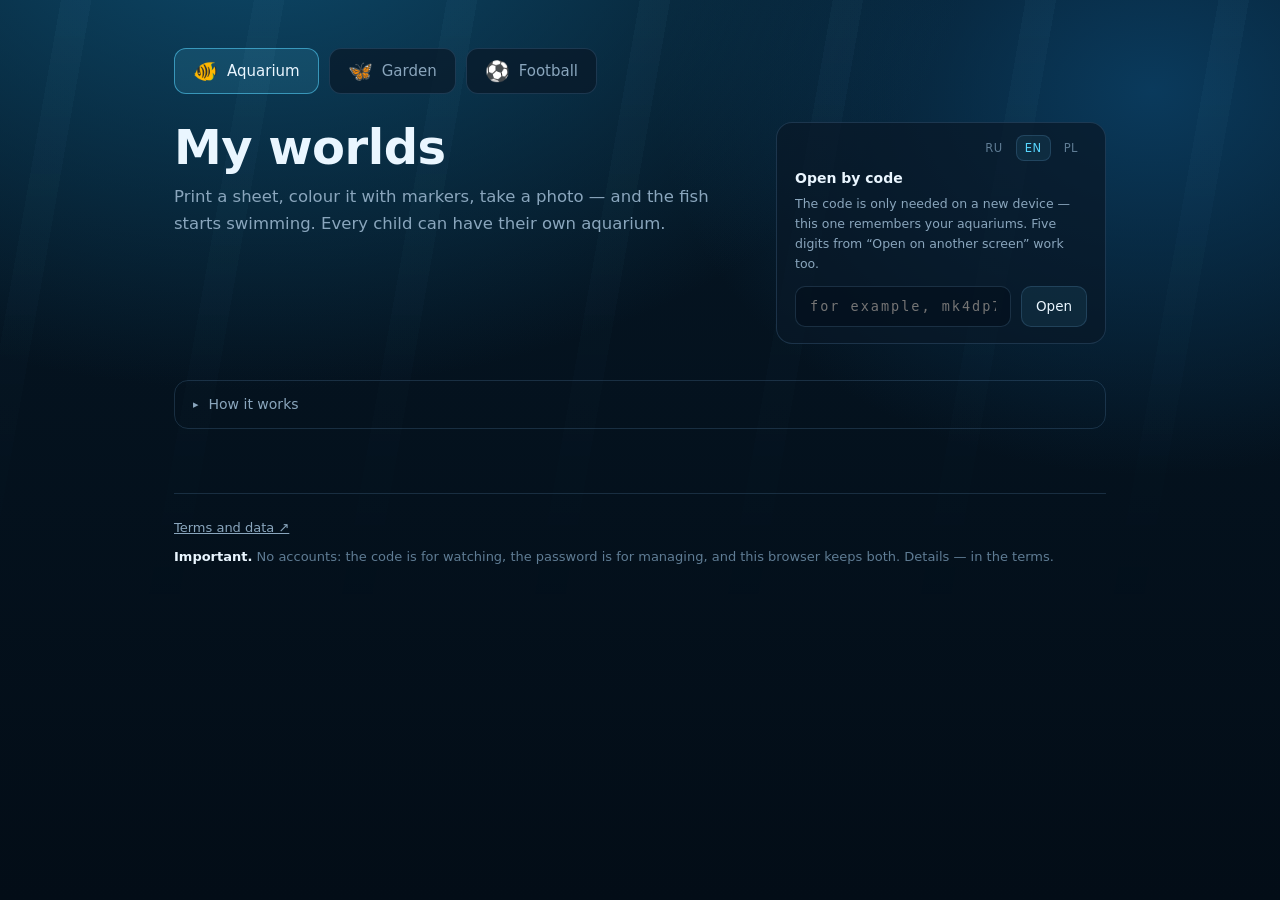
==== index.html @ 3f916c61 "Три мира: аквариум, сад с насекомыми, футбол с лицом ребёнка Мир выбирается на главной и живёт в met" ====
<!doctype html>
<html lang="ru">
<head>
<meta charset="utf-8">
<meta name="viewport" content="width=device-width, initial-scale=1">
<title data-t="home.title">Мои аквариумы</title>
<style>
  :root {
    --ink: #eaf6ff;
    --muted: #8aa6bd;
    --dim: #5f7c94;
    --card: rgba(9, 24, 40, 0.72);
    --line: rgba(140, 200, 255, 0.16);
    --accent: #58d6ff;
  }
  * { box-sizing: border-box; }
  html, body { margin: 0; }
  body {
    min-height: 100vh;
    background:
      radial-gradient(1200px 800px at 20% -10%, #0d4a6b 0%, transparent 60%),
      radial-gradient(900px 700px at 90% 10%, #0a3a5c 0%, transparent 55%),
      linear-gradient(180deg, #051624 0%, #030d17 100%);
    background-attachment: fixed;
    color: var(--ink);
    font: 15px/1.6 "Segoe UI", system-ui, -apple-system, sans-serif;
  }
  body::before {
    content: "";
    position: fixed; inset: 0; pointer-events: none;
    background: repeating-linear-gradient(
      100deg, transparent 0 60px,
      rgba(140, 220, 255, 0.035) 60px 90px,
      transparent 90px 190px);
    mask-image: linear-gradient(180deg, #000 0%, transparent 70%);
    -webkit-mask-image: linear-gradient(180deg, #000 0%, transparent 70%);
    animation: drift 22s ease-in-out infinite alternate;
  }
  @keyframes drift { from { transform: translateX(-30px); } to { transform: translateX(30px); } }

  .wrap { max-width: 980px; margin: 0 auto; padding: 48px 24px 80px; position: relative; }

  /* Переключатель миров — самый верх страницы: он решает, что именно
     создастся по «+» и про какой мир рассказывает инструкция ниже. */
  .worlds { display: flex; gap: 10px; margin: 0 0 28px; flex-wrap: wrap; }
  .worlds button {
    appearance: none; cursor: pointer; font: inherit; font-size: 15px;
    display: flex; align-items: center; gap: 9px; padding: 10px 18px;
    border: 1px solid var(--line); border-radius: 12px;
    background: var(--card); color: var(--muted);
    transition: color .15s, background .15s, border-color .15s, transform .15s;
  }
  .worlds button:hover { color: var(--ink); transform: translateY(-1px); }
  .worlds button .wico { font-size: 20px; line-height: 1; }
  .worlds button[aria-pressed="true"] {
    color: var(--ink); border-color: rgba(88, 214, 255, .55);
    background: rgba(88, 214, 255, .12);
  }

  .head {
    display: flex; align-items: flex-start; gap: 24px; flex-wrap: wrap;
    margin-bottom: 36px;
  }
  header { flex: 1 1 340px; }

  /* Инструкция-разворот: свёрнутая — тихая строка, раскрытая — четыре шага
     и витрина. Новичку открыта сама, остальным не мешает. */
  .how {
    margin: 0 0 32px;
    border: 1px solid var(--line); border-radius: 14px;
  }
  .how summary {
    list-style: none; cursor: pointer; user-select: none;
    display: flex; align-items: center; gap: 10px;
    padding: 12px 18px; font-size: 14px; color: var(--muted);
    transition: color .15s;
  }
  .how summary::-webkit-details-marker { display: none; }
  .how summary:hover { color: var(--ink); }
  .how .chev { font-size: 11px; transition: transform .15s; }
  .how[open] .chev { transform: rotate(90deg); }
  .how .howbody { padding: 4px 18px 18px; }
  .hsteps {
    list-style: none; counter-reset: step; margin: 0 0 14px; padding: 0;
    display: grid; grid-template-columns: repeat(auto-fit, minmax(160px, 1fr));
    gap: 12px;
  }
  .hsteps li {
    counter-increment: step; position: relative;
    display: flex; flex-direction: column; gap: 8px;
    background: var(--card); border: 1px solid var(--line); border-radius: 14px;
    padding: 14px 16px 15px; font-size: 14px;
  }
  .hsteps li::before {
    content: counter(step);
    position: absolute; top: 10px; right: 13px;
    font-size: 12px; color: var(--dim);
  }
  .hsteps .ico { font-size: 24px; line-height: 1; }
  .how .demo { max-width: 340px; }
  h1 { margin: 0 0 12px; font-size: clamp(30px, 5vw, 48px); line-height: 1.05; font-weight: 650; letter-spacing: -0.5px; }
  header p { margin: 0; color: var(--muted); font-size: 16.5px; max-width: 620px; }

  .tanks { display: grid; grid-template-columns: repeat(auto-fill, minmax(280px, 1fr)); gap: 18px; margin-bottom: 32px; }

  .tank {
    background: var(--card); border: 1px solid var(--line); border-radius: 18px;
    overflow: hidden; backdrop-filter: blur(12px); -webkit-backdrop-filter: blur(12px);
    display: flex; flex-direction: column;
    color: var(--ink); text-decoration: none;
    transition: transform .2s cubic-bezier(.2,.7,.2,1), border-color .2s, box-shadow .2s;
  }
  /* display: flex сильнее браузерного [hidden]: без этого правила скрытая
     карточка витрины (демо не настроено) всё равно торчала бы пустой рамкой. */
  .tank[hidden] { display: none; }
  .tank:hover { transform: translateY(-3px); border-color: rgba(88,214,255,.45); box-shadow: 0 20px 54px rgba(0,20,40,.5); }

  /* Окошко в аквариум. Снимок делает сама сцена, когда там что-то меняется;
     пока его нет — показываем фон аквариума, он известен всегда. */
  .tank .shot {
    position: relative; aspect-ratio: 16 / 9; background: #0a1c2b;
    display: block; overflow: hidden;
  }
  .tank .shot img { width: 100%; height: 100%; object-fit: cover; display: block; }
  .tank .shot .veil {
    position: absolute; inset: 0; pointer-events: none;
    background: linear-gradient(180deg, transparent 45%, rgba(6,18,30,.85) 100%);
  }
  /* Заглушка, пока ни снимка, ни фона: аквариум пустой и ещё не открывался */
  .tank .shot .none {
    position: absolute; inset: 0; display: grid; place-content: center; gap: 6px;
    color: var(--dim); font-size: 13px; text-align: center;
  }
  .tank .shot .none .big { font-size: 30px; line-height: 1; }
  .tank .shot .fade { opacity: 0; transition: opacity .35s }
  .tank .shot .fade.on { opacity: 1 }

  .tank .body { padding: 16px 18px 18px; display: flex; flex-direction: column; gap: 3px; }
  .tank h2 { margin: 0; font-size: 18px; font-weight: 620; letter-spacing: -.2px; }
  .tank .meta { color: var(--muted); font-size: 13px; }
  .tank .meta code {
    color: var(--dim); font-family: ui-monospace, "Cascadia Code", Consolas, monospace;
    font-size: 12px; letter-spacing: .5px;
  }

  /* Удаление — крестик в углу картинки, как у плиток фона в админке:
     в ряду кнопок он занимал место и притягивал взгляд сильнее «Открыть».
     Виден всегда, только приглушённо: на телефоне наведения нет, и всплывающий
     по нему крестик стоил бы лишнего тапа — первый показывал бы кнопку,
     и только второй открывал аквариум. */
  .tank .kill {
    position: absolute; top: 10px; right: 10px; z-index: 1;
    width: 28px; height: 28px; border-radius: 50%; padding: 0;
    border: 1px solid rgba(140,200,255,.25); background: rgba(4,16,28,.72);
    color: var(--muted); font-size: 15px; line-height: 1; cursor: pointer;
    display: grid; place-content: center; opacity: .5;
    backdrop-filter: blur(4px); transition: opacity .15s, background .15s, color .15s;
  }
  .tank:hover .kill, .tank .kill:focus-visible { opacity: 1 }
  .tank .kill:hover { background: #4a1d24; color: #ff9aa6; border-color: #7a2b36 }

  /* Кнопка-«таблетка» — «Открыть» у поля ввода кода. */
  .btn {
    appearance: none; cursor: pointer; font: inherit; font-size: 13.5px;
    text-align: center; text-decoration: none; display: inline-block;
    border: 1px solid var(--line); border-radius: 10px; padding: 8px 14px;
    background: rgba(88, 214, 255, .08); color: var(--ink);
    transition: background .15s, border-color .15s, color .15s;
  }
  .btn:hover { background: rgba(88, 214, 255, .18); border-color: rgba(140, 200, 255, .45); }

  .newtank {
    border: 1.5px dashed var(--line); border-radius: 18px;
    display: grid; place-content: center; gap: 6px; text-align: center;
    color: var(--muted); cursor: pointer; background: transparent;
    font: inherit; padding: 34px 20px; min-height: 200px;
    transition: border-color .15s, color .15s;
  }
  .newtank:hover { border-color: var(--accent); color: var(--accent); }
  .newtank .plus { font-size: 30px; line-height: 1; }

  .empty { color: var(--muted); padding: 10px 0 26px; }

  .bycode {
    flex: 0 1 330px;
    background: var(--card); border: 1px solid var(--line); border-radius: 16px;
    padding: 16px 18px;
  }
  /* На узком экране карточка съезжает под заголовок и стоит одна на строке:
     330 px посреди пустой ширины выглядят обрезком, поэтому там она
     растягивается во всю полосу — как карточки аквариумов под ней. */
  @media (max-width: 760px) {
    .bycode { flex-basis: 100%; }
  }
  .langrow { display: flex; justify-content: flex-end; margin: -4px 0 6px; }
  .langpick { display: inline-flex; gap: 4px; }
  .langpick button {
    appearance: none; cursor: pointer; font: inherit; font-size: 11.5px; letter-spacing: .5px;
    padding: 3px 8px; border-radius: 8px; border: 1px solid transparent;
    background: transparent; color: var(--dim);
    transition: color .15s, background .15s, border-color .15s;
  }
  .langpick button:hover { color: var(--ink); }
  .langpick button[aria-pressed="true"] {
    color: var(--accent); border-color: var(--line); background: rgba(88,214,255,.08);
  }

  .bycode h3 { margin: 0 0 4px; font-size: 14px; font-weight: 600; }
  .bycode p { margin: 0 0 12px; color: var(--muted); font-size: 12.5px; }
  .bycode form { display: flex; gap: 10px; flex-wrap: wrap; }
  .bycode input {
    flex: 1; min-width: 150px; font: inherit; font-size: 13.5px;
    letter-spacing: 2px; font-family: ui-monospace, Consolas, monospace;
    background: rgba(4,16,28,.6); color: var(--ink);
    border: 1px solid var(--line); border-radius: 10px; padding: 9px 14px;
  }
  .bycode input:focus { outline: none; border-color: var(--accent); }

  footer { padding-top: 24px; border-top: 1px solid var(--line); color: var(--dim); font-size: 13px; }
  footer a { color: var(--muted); }
  footer code {
    background: rgba(140,200,255,.08); border: 1px solid var(--line);
    border-radius: 5px; padding: 2px 7px; color: var(--muted);
    font-family: ui-monospace, Consolas, monospace; font-size: 12.5px;
  }
</style>
</head>
<body>
<div class="wrap">

  <!-- Кнопки рисует скрипт: миры описаны одним списком WORLDS вместе
       со значками карточек и шагов инструкции. -->
  <div class="worlds" id="worlds" role="group"></div>

  <div class="head">
    <header>
      <h1 data-t="home.title">Мои миры</h1>
      <!-- Подводка зависит от выбранного мира, поэтому без data-t:
           текст ставит applyWorld(), и он же слушает смену языка. -->
      <p id="lead"></p>
    </header>

    <!-- Ввод кода стоит рядом с заголовком: с пином это первое действие
         телевизора, и внизу страницы его искали дольше всего. -->
    <div class="bycode">
      <div class="langrow"><span id="lang"></span></div>
      <h3 data-t="home.bycode.title"></h3>
      <p data-t="home.bycode.hint"></p>
      <form id="code-form">
        <input id="code" data-t-ph="home.bycode.placeholder" autocomplete="off" spellcheck="false" maxlength="10">
        <button class="btn" type="submit" data-t="home.bycode.open"></button>
      </form>
    </div>
  </div>

  <!-- Инструкция читается один раз, а места просит много, поэтому живёт
       в развороте: новичку без аквариумов открыта сама, дальше — строка,
       которую всегда можно раскрыть заново. -->
  <details class="how" id="how">
    <summary><span class="chev">▸</span><span data-t="home.how.title"></span></summary>
    <div class="howbody">
      <!-- Большой экран — вторым шагом: сначала настроить сцену, а потом
           творить, и рыбка появится на телевизоре прямо на глазах. -->
      <!-- Первый шаг зависит от мира (значок и текст ставит applyWorld),
           остальные четыре общие для всех миров. -->
      <ol class="hsteps">
        <li><span class="ico" id="step0-ico">🌊</span><span id="step0-text"></span></li>
        <li><span class="ico">📺</span><span data-t="home.how.s4"></span></li>
        <li><span class="ico">🖨️</span><span data-t="home.how.s1"></span></li>
        <li><span class="ico">🖍️</span><span data-t="home.how.s2"></span></li>
        <li><span class="ico">📷</span><span data-t="home.how.s3"></span></li>
      </ol>
      <!-- Витрина — карточка с живым кадром, а не таблетка: это главный путь
           новичка к «вау», и бледной кнопкой он терялся даже рядом с пустым «+». -->
      <a class="tank demo" id="demo" hidden>
        <div class="shot"><div class="veil"></div></div>
        <div class="body">
          <h2 data-t="home.how.demo"></h2>
          <div class="meta" data-t="home.how.demo.sub"></div>
        </div>
      </a>
    </div>
  </details>

  <div class="empty" id="empty" data-t="home.empty" hidden></div>
  <div class="tanks" id="tanks"></div>

  <footer>
    <p style="margin:0 0 8px"><a href="/terms.html" data-t="home.terms"></a></p>
    <p style="margin:0"><b style="color:var(--ink)" data-t="home.footer.important"></b><span data-t="home.footer.text"></span></p>
  </footer>

</div>

<script src="/assets/i18n.js"></script>
<script src="/assets/modal.js"></script>
<script src="/assets/tank.js"></script>
<script>
(function () {
  'use strict';

  var box = document.getElementById('tanks');
  var empty = document.getElementById('empty');

  // ── миры ──
  // Выбранный мир решает, что создаст «+», и про какой мир инструкция.
  // Карточки ниже показывают все пространства сразу, независимо от вкладки.
  var WORLD_KEY = 'aqua.world';
  var WORLDS = [
    { key: 'aquarium', ico: '🐠', step0: '🌊', empty: '🫧' },
    { key: 'garden',   ico: '🦋', step0: '🌱', empty: '🌼' },
    { key: 'football', ico: '⚽', step0: '⚽', empty: '🥅' }
  ];
  var COUNTERS = { aquarium: 'fish', garden: 'insects', football: 'players' };
  var world = 'aquarium';
  try {
    var savedWorld = localStorage.getItem(WORLD_KEY);
    if (WORLDS.some(function (w) { return w.key === savedWorld; })) world = savedWorld;
  } catch (e) { /* приватный режим */ }

  function worldMeta(key) {
    for (var i = 0; i < WORLDS.length; i++) if (WORLDS[i].key === key) return WORLDS[i];
    return WORLDS[0];
  }

  // Перевод с оглядкой на мир: сначала «ключ.мир», нет такого — базовый ключ
  // (он же аквариумный: у аквариума суффиксов в словаре нет).
  function wtFor(w, key, vars) {
    if (w && w !== 'aquarium') {
      var k2 = key + '.' + w;
      if (I18N.t(k2) !== k2) return I18N.t(k2, vars);
    }
    return I18N.t(key, vars);
  }
  function wt(key, vars) { return wtFor(world, key, vars); }

  function drawWorlds() {
    var host = document.getElementById('worlds');
    host.textContent = '';
    WORLDS.forEach(function (w) {
      var b = document.createElement('button');
      b.type = 'button';
      b.setAttribute('aria-pressed', String(w.key === world));
      var ico = document.createElement('span');
      ico.className = 'wico';
      ico.textContent = w.ico;
      var label = document.createElement('span');
      label.textContent = I18N.t('world.' + w.key);
      b.appendChild(ico);
      b.appendChild(label);
      b.onclick = function () {
        if (world === w.key) return;
        world = w.key;
        try { localStorage.setItem(WORLD_KEY, world); } catch (e) { /* приватный режим */ }
        drawWorlds();
        applyWorld();
        render();          // подпись на плитке «+» тоже зависит от мира
      };
      host.appendChild(b);
    });
  }

  function applyWorld() {
    var w = worldMeta(world);
    document.getElementById('lead').textContent = wt('home.lead');
    document.getElementById('step0-ico').textContent = w.step0;
    document.getElementById('step0-text').textContent = wt('home.how.s0');
    // Витрина — живой аквариум; на вкладках других миров она сбивала бы с толку.
    document.getElementById('demo').hidden = world !== 'aquarium' || !demoReady;
  }

  I18N.mount(document.getElementById('lang'));
  document.title = I18N.t('home.title');
  // Смена языка перерисовывает карточки: в них счётчик обитателей и подписи.
  addEventListener('aqua:lang', function () {
    document.title = I18N.t('home.title');
    drawWorlds();
    applyWorld();
    render();
  });

  // Карточка целиком — ссылка в аквариум. Отдельных кнопок нет: «Открыть»
  // дублировало нажатие на саму карточку, а управление живёт в меню
  // аквариума, рядом с тем, чем управляют.
  function card(meta) {
    var w = worldMeta(meta.world);
    var el = document.createElement('a');
    el.className = 'tank';
    el.href = '/t/' + meta.id;
    el.innerHTML =
      '<div class="shot">' +
        '<div class="none"><span class="big"></span><span>' + I18N.t('home.card.empty') + '</span></div>' +
        '<div class="veil"></div>' +
        '<button class="kill" title="' + I18N.t('home.card.kill') + '">✕</button>' +
      '</div>' +
      '<div class="body">' +
        '<h2></h2>' +
        '<div class="meta"></div>' +
      '</div>';

    el.querySelector('.none .big').textContent = w.empty;
    el.querySelector('h2').textContent = meta.name;
    var m = el.querySelector('.meta');
    // Значок мира — прямо в строке под именем: карточки всех миров
    // лежат в одном списке, и без него их не отличить до открытия.
    m.textContent = w.ico + ' ' + countWord(meta) + ' · ';
    var code = document.createElement('code');
    code.textContent = meta.id;
    m.appendChild(code);

    var shot = el.querySelector('.shot');

    // Снимок сцены, а если его ещё не делали — хотя бы фон аквариума.
    // Появляется плавно: подстановка готовой картинки рывком выглядит дёшево.
    var pic = meta.preview || meta.backgroundUrl;
    if (pic) {
      // Заглушку убираем совсем: она лежит поверх картинки и иначе
      // просвечивала бы сквозь неё.
      shot.querySelector('.none').remove();
      var img = document.createElement('img');
      img.className = 'fade';
      img.alt = '';
      img.loading = 'lazy';
      img.onload = function () { img.classList.add('on'); };
      img.src = pic;
      shot.insertBefore(img, shot.firstChild);
    }

    el.querySelector('button.kill').onclick = function (e) {
      e.preventDefault();      // крестик лежит внутри ссылки на аквариум
      e.stopPropagation();
      // Два разных действия за одним крестиком. Аквариум, открытый по коду,
      // чужой: убрать его из своего списка человек вправе всегда, а удалить
      // насовсем — только с паролем. Раньше было одно «Удалить», и чужой
      // аквариум оставался в списке навсегда.
      Modal.choose({
        title: I18N.t('home.remove.title', { name: meta.name }),
        text: wtFor(meta.world, 'home.remove.text', {
          code: meta.id,
          what: meta.fishCount ? countWord(meta) : wtFor(meta.world, 'home.remove.whatEmpty')
        }),
        image: pic,
        caption: meta.name,
        buttons: [
          { label: I18N.t('home.remove.cancel'), value: null },
          { label: I18N.t('home.remove.forget'), value: 'forget' },
          { label: wtFor(meta.world, 'home.remove.delete'), value: 'delete', kind: 'danger' }
        ]
      }).then(function (what) {
        if (!what) return;
        if (what === 'forget') { Tank.forget(meta.id); render(); return; }

        // Удаление — под паролем. Если его тут не знают (открыли по коду
        // на чужом устройстве), спрашиваем и пробуем ещё раз.
        var kill = function () {
          return Tank.send('/api/t/' + meta.id, { method: 'DELETE', tank: meta.id });
        };
        kill().then(function (r) {
          if (r.ok) return true;
          if (r.status !== 401 && r.status !== 429) return false;
          return Tank.askPass(meta.id, {
            title: I18N.t('home.remove.pass.title', { name: meta.name }),
            text: wtFor(meta.world, 'home.remove.pass.text')
          }).then(function (got) {
            return got ? kill().then(function (r2) { return r2.ok; }) : false;
          });
        }, function () { return false; })
          .then(function (done) { if (done) { Tank.forget(meta.id); } render(); });
      });
    };
    return el;
  }

  // Счётчик обитателей: в аквариуме рыбки, в саду насекомые, на поле игроки.
  function countWord(meta) {
    var n = meta.fishCount;
    return n ? I18N.plural(n, COUNTERS[meta.world] || 'fish') : I18N.t('home.card.empty');
  }

  function newTankTile() {
    var b = document.createElement('button');
    b.className = 'newtank';
    b.innerHTML = '<span class="plus">+</span><span>' + wt('home.new') + '</span>';
    b.onclick = function () {
      // Мир фиксируем в момент клика: пока открыт диалог имени, вкладку
      // могли переключить, а создать должны то, на что нажимали.
      var w = world;
      Modal.prompt({
        title: wtFor(w, 'home.create.title'),
        text: I18N.t('home.create.text'),
        value: wtFor(w, 'home.create.value'),
        maxLength: 60,
        confirmLabel: I18N.t('home.create.ok')
      }).then(function (name) {
        if (name === null) return;
        b.disabled = true;
        return fetch('/api/tanks', {
          method: 'POST',
          headers: { 'Content-Type': 'application/json' },
          body: JSON.stringify({ name: name, world: w })
        })
          .then(function (r) { return r.json(); })
          .then(function (meta) {
            Tank.remember(meta.id);
            // Пароль сервер показывает один раз. На этом устройстве он
            // остаётся в браузере, так что переспрашивать его тут не будут —
            // а вот на телефоне или у второго родителя без него не обойтись.
            Tank.setPass(meta.id, meta.password);
            return Modal.alert({
              title: wtFor(w, 'home.created.title'),
              text: wtFor(w, 'home.created.text'),
              fields: [
                { label: wtFor(w, 'home.created.code'), value: meta.id },
                { label: I18N.t('home.created.pass'), value: meta.password }
              ],
              okLabel: wtFor(w, 'home.created.ok')
            }).then(function () { location.href = '/t/' + meta.id; });
          })
          .catch(function () {
            b.disabled = false;
            Modal.alert({
              title: I18N.t('home.create.fail.title'),
              text: I18N.t('home.create.fail.text')
            });
          });
      });
    };
    return b;
  }

  // Демо-аквариум: сервер отдаёт код, если хозяин настроил AQUA_DEMO_TANK.
  // Это самый короткий путь к «вау»: живой аквариум до того, как человек
  // хоть что-то завёл. Ссылка с ?demo — чтобы витрина не прописалась
  // в списке своих.
  var demoAsked = false;
  var demoReady = false;
  var howTouched = false;
  var HOW_KEY = 'aqua.howOpen';

  // Свернул или развернул руками — запоминаем, чтобы инструкция не
  // раскрывалась заново на каждой загрузке. Слушаем клик, а не toggle:
  // toggle приходит и от программного открытия, и запомнил бы его тоже.
  // Клик срабатывает до переключения, поэтому состояние читаем тактом позже.
  document.querySelector('#how summary').addEventListener('click', function () {
    var how = document.getElementById('how');
    setTimeout(function () {
      try { localStorage.setItem(HOW_KEY, how.open ? '1' : '0'); } catch (e) { /* приватный режим */ }
    }, 0);
  });

  function askDemo() {
    if (demoAsked) return;
    demoAsked = true;
    fetch('/api/demo')
      .then(function (r) { return r.ok ? r.json() : null; })
      .then(function (d) {
        if (!d || !Tank.isValidId(d.id)) return;
        var a = document.getElementById('demo');
        a.href = '/t/' + d.id + '?demo';
        // Кадр витрины — как у карточек аквариумов: снимок сцены,
        // а пока его нет — хотя бы фон.
        return fetch('/api/t/' + d.id + '/meta')
          .then(function (r) { return r.ok ? r.json() : null; })
          .catch(function () { return null; })
          .then(function (meta) {
            var pic = meta && (meta.preview || meta.backgroundUrl);
            if (pic) {
              var img = document.createElement('img');
              img.className = 'fade';
              img.alt = '';
              img.loading = 'lazy';
              img.onload = function () { img.classList.add('on'); };
              img.src = pic;
              var shot = a.querySelector('.shot');
              shot.insertBefore(img, shot.firstChild);
            }
            demoReady = true;
            a.hidden = world !== 'aquarium';
          });
      })
      .catch(function () { /* демо не настроено — блок живёт без карточки */ });
  }

  function render() {
    var ids = Tank.known();
    box.textContent = '';
    empty.hidden = ids.length > 0;

    // Инструкция раскрыта только новичку — у кого есть свой аквариум, тот
    // дорогу знает. Ручной выбор сильнее умолчания и переживает перезагрузку.
    // Ставим один раз: перерисовка (смена языка, удаление) не должна
    // захлопывать разворот, открытый руками.
    if (!howTouched) {
      howTouched = true;
      var saved = null;
      try { saved = localStorage.getItem(HOW_KEY); } catch (e) { /* приватный режим */ }
      document.getElementById('how').open = saved !== null ? saved === '1' : ids.length === 0;
    }
    askDemo();

    // Каждый аквариум спрашиваем отдельно: их немного, а батч-ручка ради
    // десятка запросов не окупается.
    Promise.all(ids.map(function (id) {
      return fetch('/api/t/' + id + '/meta')
        .then(function (r) { return r.ok ? r.json() : null; })
        .catch(function () { return null; });
    })).then(function (metas) {
      metas.forEach(function (meta, i) {
        // Аквариума нет на сервере — тихо убираем из списка, чтобы призраки
        // не копились после удалений с другого устройства.
        if (!meta) { Tank.forget(ids[i]); return; }
        box.appendChild(card(meta));
      });
      box.appendChild(newTankTile());
      empty.hidden = box.children.length > 1;
    });
  }

  document.getElementById('code-form').onsubmit = function (e) {
    e.preventDefault();
    var v = document.getElementById('code').value.trim().toLowerCase().replace(/\s+/g, '');

    // Пять цифр — временный код с телефона («Код для телевизора»),
    // десять знаков — постоянный код аквариума. Форматы не пересекаются,
    // поэтому поле одно на оба.
    if (/^\d{5}$/.test(v)) {
      fetch('/api/pin/' + v)
        .then(function (r) { return r.ok ? r.json() : Promise.reject(r.status); })
        // ?tv: по пину открывают экран-витрину (телевизор), меню там само
        // не выскакивает — этим экраном любуются, а управляют с телефона.
        .then(function (d) { location.href = '/t/' + d.id + '?tv'; })
        .catch(function (status) {
          var many = status === 429;
          Modal.alert({
            title: I18N.t(many ? 'home.pin.many.title' : 'home.pin.bad.title'),
            text: I18N.t(many ? 'home.pin.many.text' : 'home.pin.bad.text')
          });
        });
      return;
    }

    if (!Tank.isValidId(v)) {
      Modal.alert({
        title: I18N.t('home.badcode.title'),
        text: I18N.t('home.badcode.text')
      });
      return;
    }
    location.href = '/t/' + v;
  };

  drawWorlds();
  applyWorld();
  render();
})();
</script>
</body>
</html>
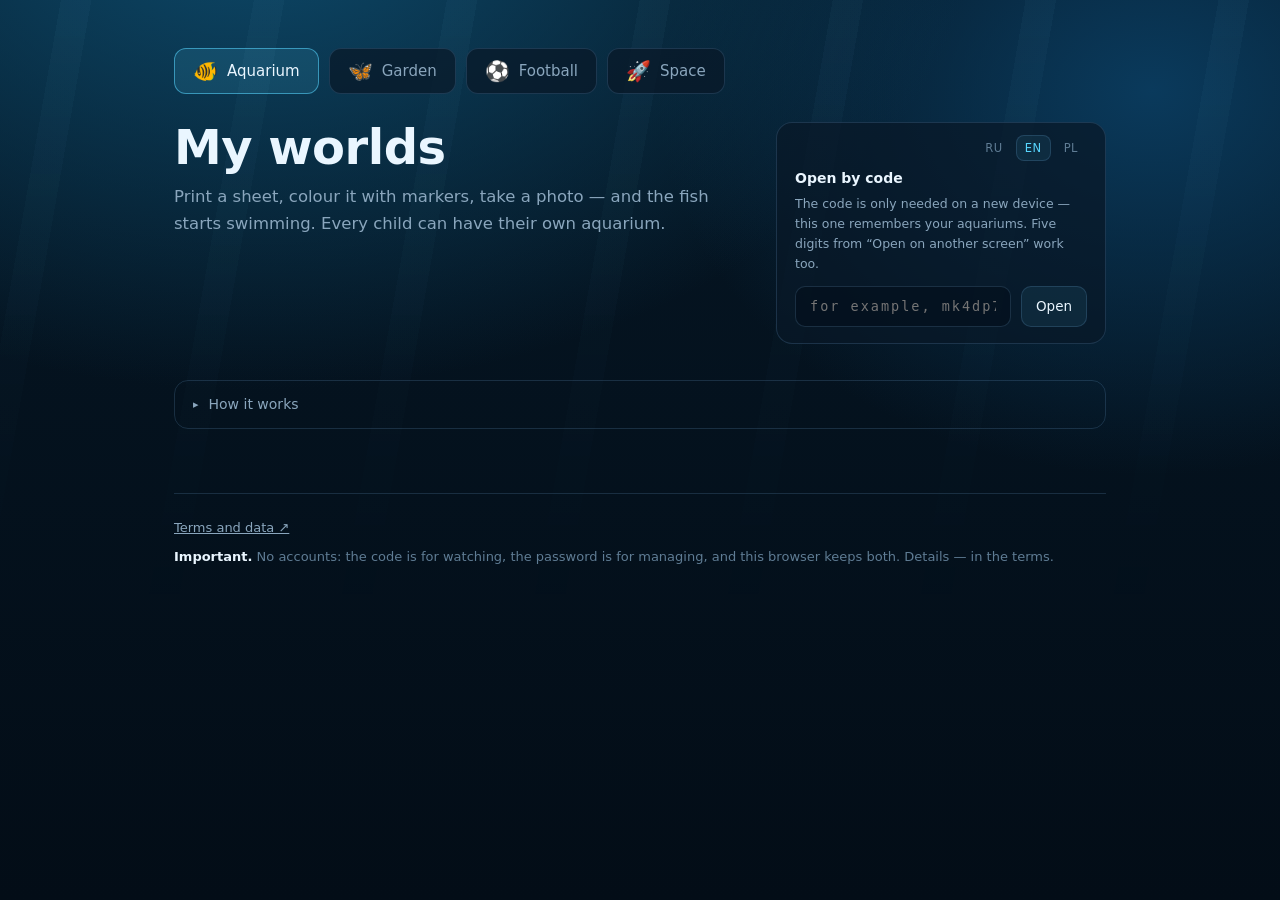
==== commit 7f63cf36: "Четвёртый мир — космос: ракеты и корабли над планетой Три вида с листами раскрасок: ракета и корабль" ====
--- a/index.html
+++ b/index.html
@@ -309,9 +309,10 @@
   var WORLDS = [
     { key: 'aquarium', ico: '🐠', step0: '🌊', empty: '🫧' },
     { key: 'garden',   ico: '🦋', step0: '🌱', empty: '🌼' },
-    { key: 'football', ico: '⚽', step0: '⚽', empty: '🥅' }
+    { key: 'football', ico: '⚽', step0: '⚽', empty: '🥅' },
+    { key: 'space',    ico: '🚀', step0: '🚀', empty: '🪐' }
   ];
-  var COUNTERS = { aquarium: 'fish', garden: 'insects', football: 'players' };
+  var COUNTERS = { aquarium: 'fish', garden: 'insects', football: 'players', space: 'ships' };
   var world = 'aquarium';
   try {
     var savedWorld = localStorage.getItem(WORLD_KEY);
